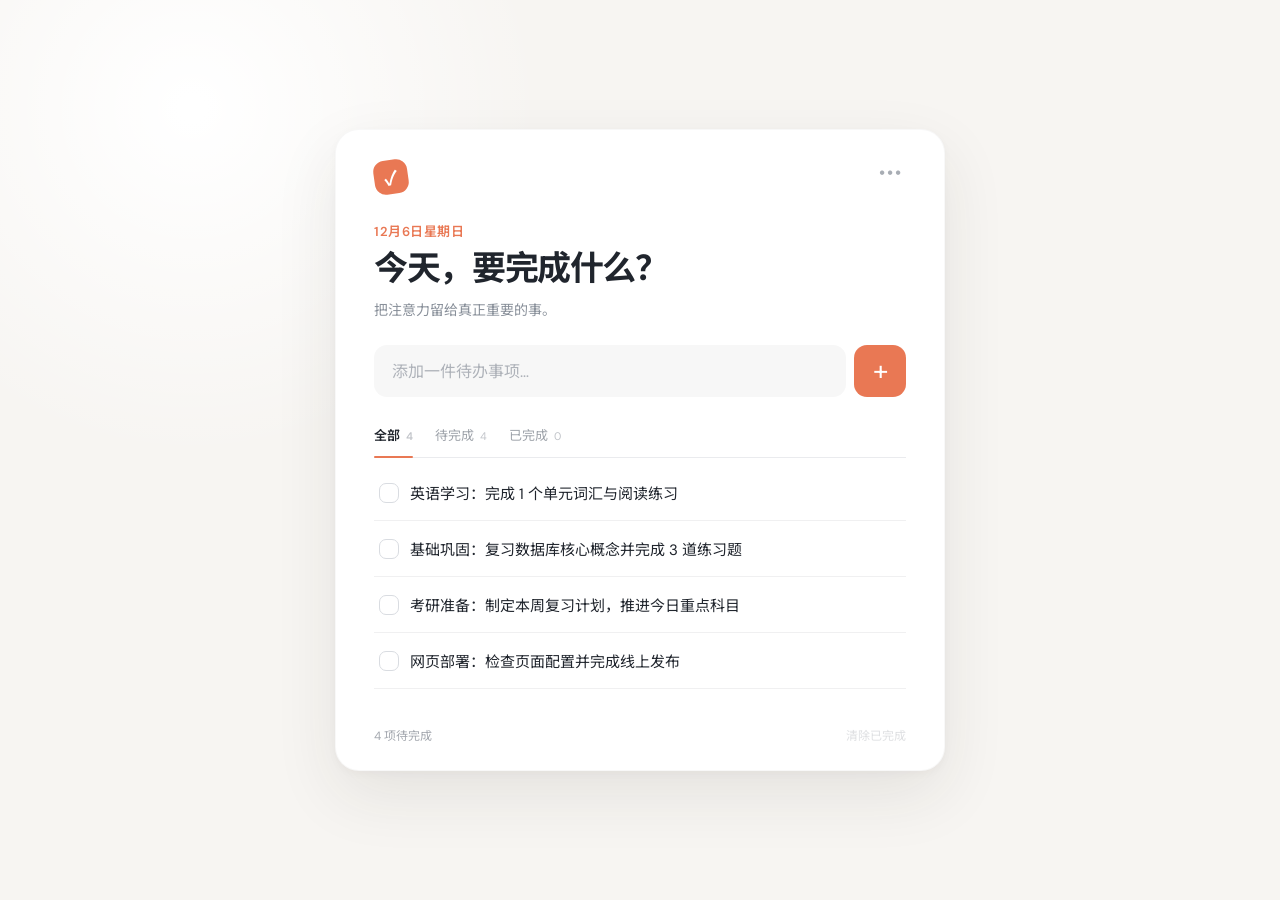
==== index.html @ ca5b59ca "Add files via upload" ====
<!doctype html>
<html lang="zh-CN">
  <head>
    <meta charset="UTF-8" />
    <meta name="viewport" content="width=device-width, initial-scale=1.0" />
    <title>今日清单 · Todo List</title>
    <link rel="preconnect" href="https://fonts.googleapis.com" />
    <link rel="preconnect" href="https://fonts.gstatic.com" crossorigin />
    <link href="https://fonts.googleapis.com/css2?family=DM+Sans:wght@400;500;600;700&family=Noto+Sans+SC:wght@400;500;600;700&display=swap" rel="stylesheet" />
    <link rel="stylesheet" href="style.css" />
  </head>
  <body>
    <main class="app-shell">
      <section class="todo-card" aria-labelledby="page-title">
        <div class="card-top">
          <div class="brand-mark" aria-hidden="true">✓</div>
          <button class="more-button" aria-label="更多选项">•••</button>
        </div>

        <header>
          <p class="eyebrow" id="current-date"></p>
          <h1 id="page-title">今天，要完成什么？</h1>
          <p class="subtitle">把注意力留给真正重要的事。</p>
        </header>

        <form class="add-form" id="add-form">
          <label class="sr-only" for="new-task">添加新任务</label>
          <input id="new-task" name="task" autocomplete="off" placeholder="添加一件待办事项…" maxlength="120" required />
          <button type="submit" aria-label="添加任务">+</button>
        </form>

        <nav class="filters" aria-label="任务筛选">
          <button class="filter active" data-filter="all">全部 <span id="all-count">0</span></button>
          <button class="filter" data-filter="active">待完成 <span id="active-count">0</span></button>
          <button class="filter" data-filter="done">已完成 <span id="done-count">0</span></button>
        </nav>

        <div class="task-area">
          <ul class="task-list" id="task-list" aria-live="polite"></ul>
          <div class="empty-state" id="empty-state" hidden>
            <div class="empty-icon">✦</div>
            <p>这里空空如也</p>
            <span>从添加一件小事开始吧</span>
          </div>
        </div>

        <footer>
          <span id="progress-text">0 项待完成</span>
          <button class="clear-button" id="clear-completed" type="button">清除已完成</button>
        </footer>
      </section>
    </main>
    <template id="task-template">
      <li class="task-item">
        <label class="check-wrap">
          <input class="task-toggle" type="checkbox" />
          <span class="custom-check" aria-hidden="true">✓</span>
        </label>
        <span class="task-label"></span>
        <button class="delete-button" type="button" aria-label="删除任务">×</button>
      </li>
    </template>
    <script src="app.js"></script>
  </body>
</html>
---- style.css ----
:root {
  --ink: #20252d;
  --muted: #89909a;
  --line: #eaebee;
  --paper: #ffffff;
  --accent: #e97854;
  --accent-dark: #d7603d;
  --bg: #f7f5f2;
}

* { box-sizing: border-box; }

body {
  min-width: 320px;
  min-height: 100vh;
  margin: 0;
  color: var(--ink);
  background: radial-gradient(circle at 15% 12%, #fff 0 1%, transparent 26%), var(--bg);
  font-family: "DM Sans", "Noto Sans SC", sans-serif;
}

button, input { font: inherit; }
button { cursor: pointer; }

.app-shell {
  display: grid;
  min-height: 100vh;
  place-items: center;
  padding: 40px 20px;
}

.todo-card {
  width: min(100%, 610px);
  min-height: 630px;
  padding: 30px 38px 26px;
  background: var(--paper);
  border: 1px solid rgba(32, 37, 45, .03);
  border-radius: 24px;
  box-shadow: 0 24px 65px rgba(49, 42, 34, .09), 0 3px 9px rgba(49, 42, 34, .03);
}

.card-top { display: flex; justify-content: space-between; align-items: center; }
.brand-mark {
  display: grid;
  width: 34px;
  height: 34px;
  place-items: center;
  color: #fff;
  background: var(--accent);
  border-radius: 11px;
  font-size: 19px;
  font-weight: 700;
  transform: rotate(-8deg);
}
.more-button { padding: 0 3px 8px; color: #a8adb4; background: none; border: 0; font-weight: 700; letter-spacing: 2px; }

header { margin-top: 27px; }
.eyebrow { margin: 0 0 8px; color: var(--accent); font-size: 13px; font-weight: 600; letter-spacing: .04em; }
h1 { margin: 0; font-size: clamp(27px, 6vw, 34px); letter-spacing: -.04em; line-height: 1.25; }
.subtitle { margin: 9px 0 26px; color: var(--muted); font-size: 14px; }

.add-form { display: flex; gap: 8px; }
.add-form input {
  min-width: 0;
  flex: 1;
  height: 52px;
  padding: 0 17px;
  color: var(--ink);
  outline: none;
  background: #f7f7f7;
  border: 1px solid transparent;
  border-radius: 13px;
  transition: border-color .2s, background .2s;
}
.add-form input:focus { background: #fff; border-color: #f0b6a4; }
.add-form input::placeholder { color: #aeb2b9; }
.add-form button {
  width: 52px;
  height: 52px;
  color: #fff;
  background: var(--accent);
  border: 0;
  border-radius: 13px;
  font-size: 28px;
  font-weight: 400;
  line-height: 1;
  transition: transform .18s, background .18s;
}
.add-form button:hover { background: var(--accent-dark); transform: translateY(-1px); }

.filters { display: flex; gap: 22px; margin-top: 28px; border-bottom: 1px solid var(--line); }
.filter { position: relative; padding: 0 0 13px; color: #9da2a9; background: none; border: 0; font-size: 13px; }
.filter span { margin-left: 3px; color: #c1c4c9; font-size: 11px; }
.filter.active { color: var(--ink); font-weight: 600; }
.filter.active::after { position: absolute; right: 0; bottom: -1px; left: 0; height: 2px; content: ""; background: var(--accent); border-radius: 2px; }

.task-area { min-height: 248px; }
.task-list { padding: 7px 0; margin: 0; list-style: none; }
.task-item { display: flex; align-items: center; min-height: 56px; border-bottom: 1px solid #f0f0f1; animation: appear .24s ease-out; }
.check-wrap { position: relative; display: grid; width: 29px; height: 29px; place-items: center; cursor: pointer; }
.task-toggle { position: absolute; opacity: 0; }
.custom-check { display: grid; width: 20px; height: 20px; place-items: center; color: transparent; border: 1.5px solid #d9dce1; border-radius: 7px; font-size: 12px; font-weight: 700; transition: all .18s; }
.task-toggle:focus-visible + .custom-check { outline: 2px solid #efb19e; outline-offset: 2px; }
.task-toggle:checked + .custom-check { color: #fff; background: var(--accent); border-color: var(--accent); }
.task-label { flex: 1; padding: 0 7px; font-size: 15px; transition: color .18s, text-decoration-color .18s; }
.task-item.done .task-label { color: #a9adb3; text-decoration: line-through; text-decoration-color: #c3c5c9; }
.delete-button { width: 30px; color: #b8bcc1; opacity: 0; background: none; border: 0; font-size: 23px; line-height: 1; transition: opacity .18s, color .18s; }
.task-item:hover .delete-button, .delete-button:focus-visible { opacity: 1; }
.delete-button:hover { color: var(--accent-dark); }

.empty-state { padding-top: 58px; text-align: center; color: #aeb2b7; }
.empty-icon { margin-bottom: 10px; color: #edb5a2; font-size: 26px; }
.empty-state p { margin: 0; color: #777e87; font-size: 15px; font-weight: 600; }
.empty-state span { display: block; margin-top: 6px; font-size: 13px; }
footer { display: flex; justify-content: space-between; padding-top: 20px; color: #a4a8af; font-size: 12px; }
.clear-button { padding: 0; color: #a4a8af; background: none; border: 0; font-size: 12px; }
.clear-button:hover { color: var(--accent-dark); }
.clear-button:disabled { cursor: default; opacity: .35; }

.sr-only { position: absolute; width: 1px; height: 1px; padding: 0; margin: -1px; overflow: hidden; clip: rect(0, 0, 0, 0); white-space: nowrap; border: 0; }
@keyframes appear { from { opacity: 0; transform: translateY(5px); } to { opacity: 1; transform: translateY(0); } }
@media (max-width: 520px) { .app-shell { padding: 0; } .todo-card { min-height: 100vh; padding: 25px 22px; border-radius: 0; box-shadow: none; } }
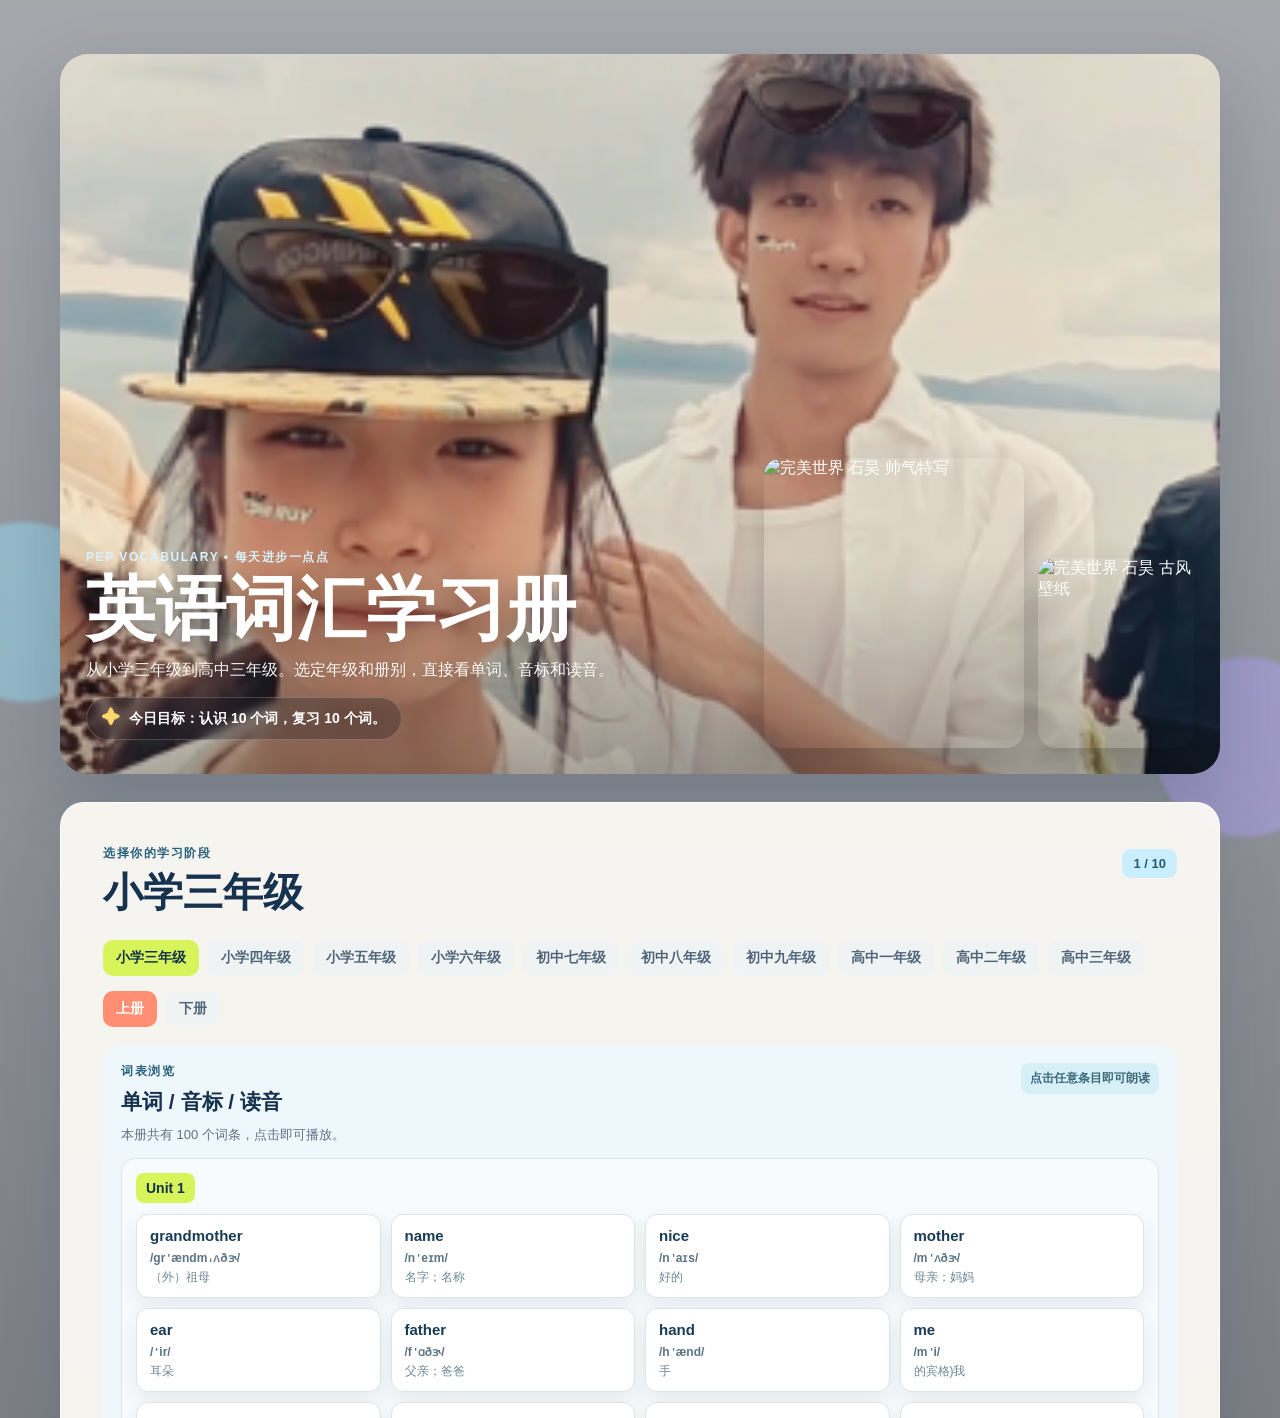
==== commit ad9b402c: "Add files via upload" ====
--- a/index.html
+++ b/index.html
@@ -1,65 +1,12 @@
-<!doctype html>
-<html lang="zh-CN">
-  <head>
-    <meta charset="UTF-8" />
-    <meta name="viewport" content="width=device-width, initial-scale=1.0" />
-    <title>今日清单 · Todo List</title>
-    <link rel="preconnect" href="https://fonts.googleapis.com" />
-    <link rel="preconnect" href="https://fonts.gstatic.com" crossorigin />
-    <link href="https://fonts.googleapis.com/css2?family=DM+Sans:wght@400;500;600;700&family=Noto+Sans+SC:wght@400;500;600;700&display=swap" rel="stylesheet" />
-    <link rel="stylesheet" href="style.css" />
-  </head>
-  <body>
-    <main class="app-shell">
-      <section class="todo-card" aria-labelledby="page-title">
-        <div class="card-top">
-          <div class="brand-mark" aria-hidden="true">✓</div>
-          <button class="more-button" aria-label="更多选项">•••</button>
-        </div>
-
-        <header>
-          <p class="eyebrow" id="current-date"></p>
-          <h1 id="page-title">今天，要完成什么？</h1>
-          <p class="subtitle">把注意力留给真正重要的事。</p>
-        </header>
-
-        <form class="add-form" id="add-form">
-          <label class="sr-only" for="new-task">添加新任务</label>
-          <input id="new-task" name="task" autocomplete="off" placeholder="添加一件待办事项…" maxlength="120" required />
-          <button type="submit" aria-label="添加任务">+</button>
-        </form>
-
-        <nav class="filters" aria-label="任务筛选">
-          <button class="filter active" data-filter="all">全部 <span id="all-count">0</span></button>
-          <button class="filter" data-filter="active">待完成 <span id="active-count">0</span></button>
-          <button class="filter" data-filter="done">已完成 <span id="done-count">0</span></button>
-        </nav>
-
-        <div class="task-area">
-          <ul class="task-list" id="task-list" aria-live="polite"></ul>
-          <div class="empty-state" id="empty-state" hidden>
-            <div class="empty-icon">✦</div>
-            <p>这里空空如也</p>
-            <span>从添加一件小事开始吧</span>
-          </div>
-        </div>
-
-        <footer>
-          <span id="progress-text">0 项待完成</span>
-          <button class="clear-button" id="clear-completed" type="button">清除已完成</button>
-        </footer>
-      </section>
-    </main>
-    <template id="task-template">
-      <li class="task-item">
-        <label class="check-wrap">
-          <input class="task-toggle" type="checkbox" />
-          <span class="custom-check" aria-hidden="true">✓</span>
-        </label>
-        <span class="task-label"></span>
-        <button class="delete-button" type="button" aria-label="删除任务">×</button>
-      </li>
-    </template>
-    <script src="app.js"></script>
-  </body>
-</html>
+<!doctype html>
+<html lang="zh-CN">
+<head>
+  <meta charset="UTF-8" />
+  <meta name="viewport" content="width=device-width, initial-scale=1.0" />
+  <meta http-equiv="refresh" content="0; url=教材词汇/英语词汇学习册.html" />
+  <title>英语词汇学习册</title>
+</head>
+<body>
+  <p>正在打开英语词汇学习册...</p>
+</body>
+</html>
